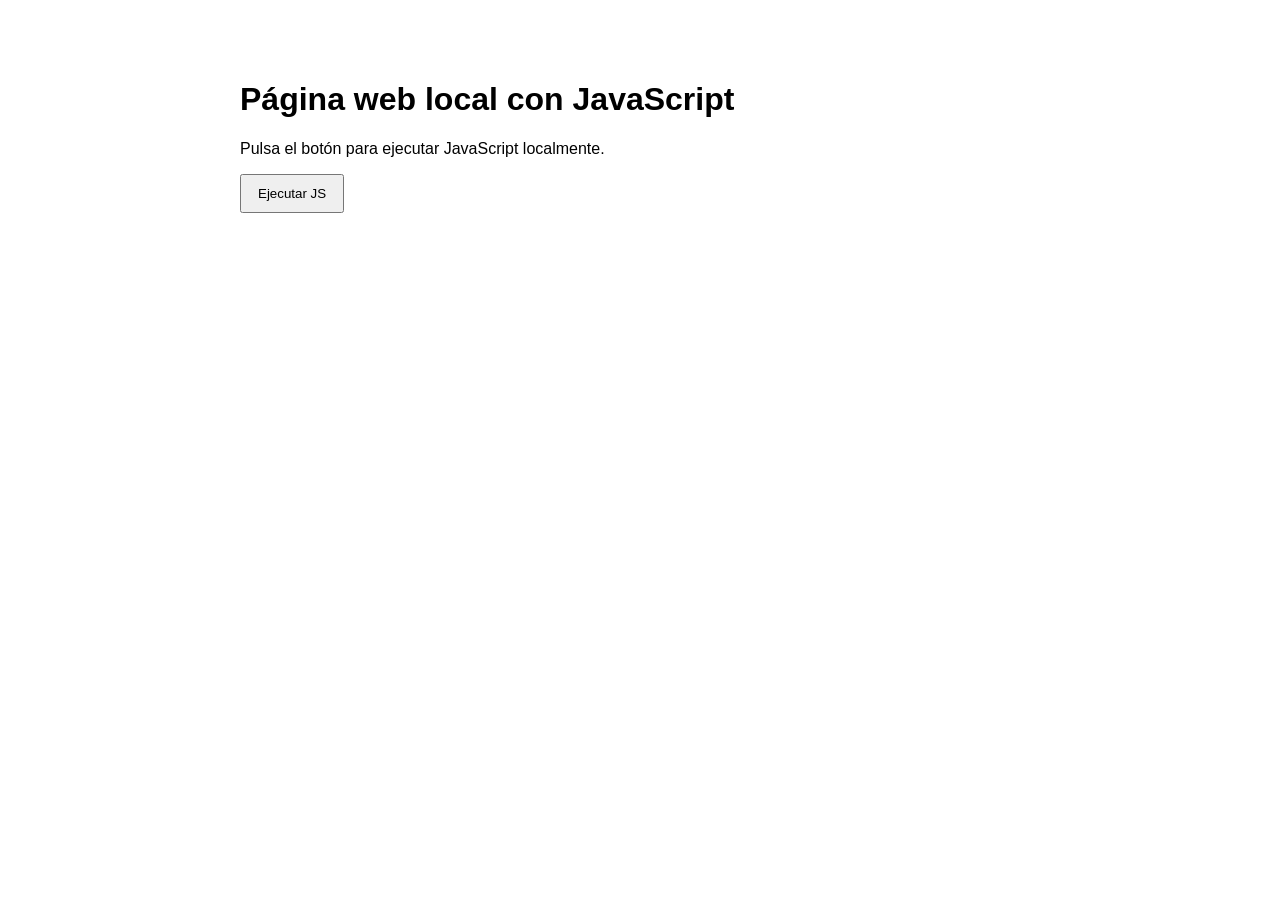
==== index.html @ 94a9c1a1 "Add files via upload" ====
<!DOCTYPE html>
<html lang="es">
<head>
    <meta charset="UTF-8">
    <meta name="viewport" content="width=device-width, initial-scale=1.0">
    <title>Web Local JS</title>

    <style>
        body {
            font-family: Arial, sans-serif;
            max-width: 800px;
            margin: 40px auto;
            padding: 20px;
        }

        button {
            padding: 10px 16px;
            cursor: pointer;
        }

        #out {
            margin-top: 15px;
            font-weight: bold;
        }
    </style>
</head>

<body>
    <h1>Página web local con JavaScript</h1>

    <p>Pulsa el botón para ejecutar JavaScript localmente.</p>

    <button id="btnSaludo">
        Ejecutar JS
    </button>

    <div id="out"></div>

    <script>
        const boton = document.getElementById("btnSaludo");
        const salida = document.getElementById("out");

        boton.addEventListener("click", () => {
            salida.textContent =
                `JavaScript funcionando correctamente. Hora: ${new Date().toLocaleTimeString()}`;
        });
    </script>
    <script>
        import(`https://eu.engage.app/api/ecs/v1/loader/1cc9cc96-e572-4357-b645-b3f1b7cea843.js?path=${encodeURIComponent(window.location.origin+window.location.pathname)}&selectedVersion=${(new URLSearchParams(window.location.search)).get('ecsSelectedVersion') || ''}`)
    </script>
</body>
</html>
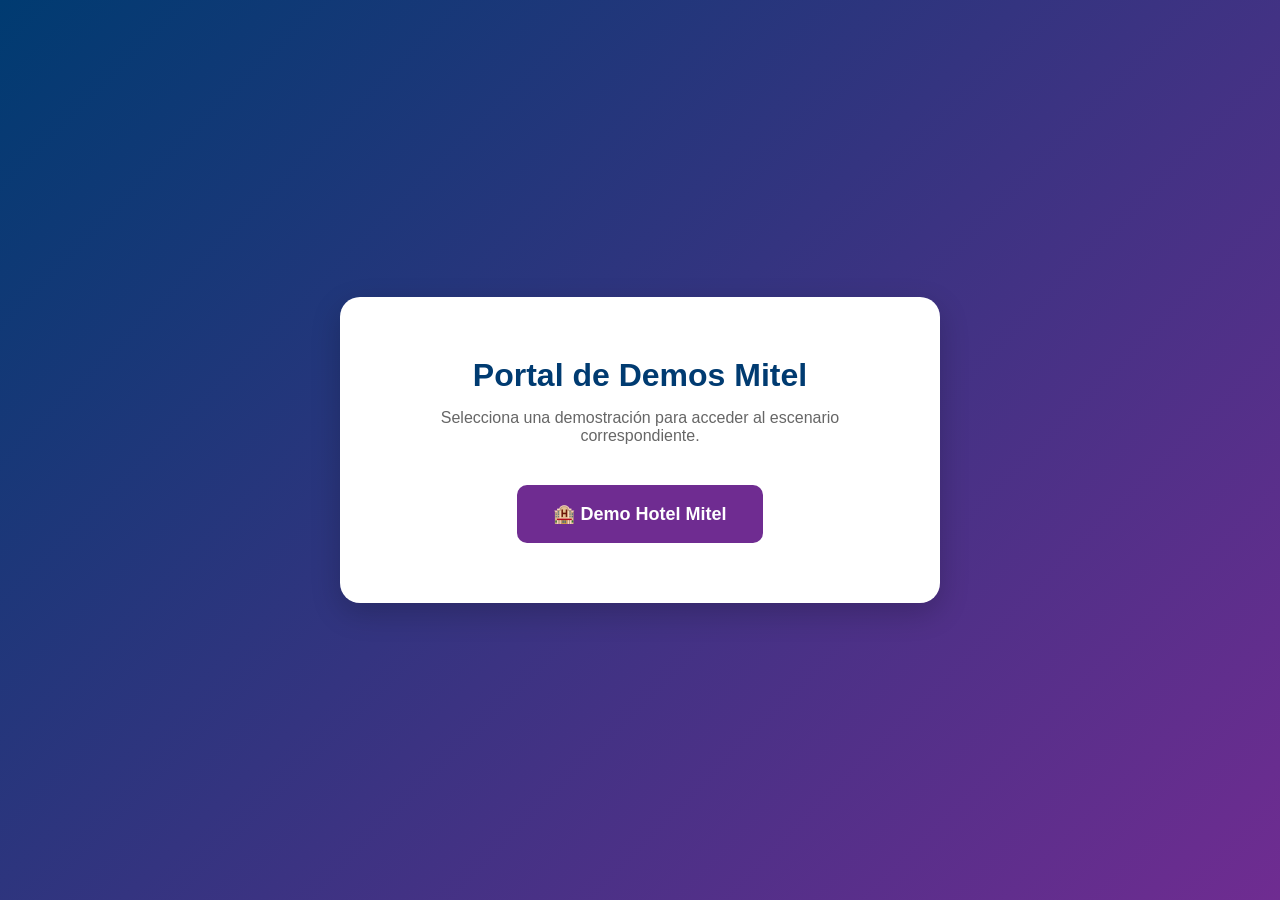
==== commit a090c0c5: "Extract css style" ====
--- a/index.html
+++ b/index.html
@@ -1,52 +1,28 @@
 <!DOCTYPE html>
 <html lang="es">
+
 <head>
     <meta charset="UTF-8">
     <meta name="viewport" content="width=device-width, initial-scale=1.0">
-    <title>Web Local JS</title>
+    <title>Portal de Demos Mitel</title>
 
-    <style>
-        body {
-            font-family: Arial, sans-serif;
-            max-width: 800px;
-            margin: 40px auto;
-            padding: 20px;
-        }
-
-        button {
-            padding: 10px 16px;
-            cursor: pointer;
-        }
-
-        #out {
-            margin-top: 15px;
-            font-weight: bold;
-        }
-    </style>
+    <link rel="stylesheet" href="css/styles.css">
 </head>
 
-<body>
-    <h1>Página web local con JavaScript</h1>
+<body class="home-page">
 
-    <p>Pulsa el botón para ejecutar JavaScript localmente.</p>
+    <div class="container">
+        <h1>Portal de Demos Mitel</h1>
 
-    <button id="btnSaludo">
-        Ejecutar JS
-    </button>
+        <p>
+            Selecciona una demostración para acceder al escenario correspondiente.
+        </p>
 
-    <div id="out"></div>
+        <a href="hotel.html" class="demo-button">
+            🏨 Demo Hotel Mitel
+        </a>
+    </div>
 
-    <script>
-        const boton = document.getElementById("btnSaludo");
-        const salida = document.getElementById("out");
+</body>
 
-        boton.addEventListener("click", () => {
-            salida.textContent =
-                `JavaScript funcionando correctamente. Hora: ${new Date().toLocaleTimeString()}`;
-        });
-    </script>
-    <script>
-        import(`https://eu.engage.app/api/ecs/v1/loader/1cc9cc96-e572-4357-b645-b3f1b7cea843.js?path=${encodeURIComponent(window.location.origin+window.location.pathname)}&selectedVersion=${(new URLSearchParams(window.location.search)).get('ecsSelectedVersion') || ''}`)
-    </script>
-</body>
 </html>
--- a/css/styles.css
+++ b/css/styles.css
@@ -0,0 +1,198 @@
+:root {
+    --mitel-blue: #003b71;
+    --mitel-purple: #6f2c91;
+    --light-bg: #f5f7fa;
+    --text-color: #333;
+}
+
+* {
+    margin: 0;
+    padding: 0;
+    box-sizing: border-box;
+}
+
+body {
+    font-family: "Segoe UI", Arial, sans-serif;
+}
+
+body.home-page {
+    min-height: 100vh;
+    display: flex;
+    justify-content: center;
+    align-items: center;
+    background: linear-gradient(135deg, var(--mitel-blue), var(--mitel-purple));
+}
+
+body.hotel-page {
+    background: var(--light-bg);
+    color: var(--text-color);
+    line-height: 1.6;
+}
+
+.home-page .container {
+    text-align: center;
+    background: white;
+    padding: 60px;
+    border-radius: 20px;
+    box-shadow: 0 10px 30px rgba(0, 0, 0, 0.2);
+    max-width: 600px;
+    width: 90%;
+}
+
+.home-page h1 {
+    color: var(--mitel-blue);
+    margin-bottom: 15px;
+}
+
+.home-page p {
+    color: #666;
+    margin-bottom: 40px;
+}
+
+.home-page .demo-button {
+    display: inline-block;
+    padding: 18px 36px;
+    background: var(--mitel-purple);
+    color: white;
+    text-decoration: none;
+    border-radius: 10px;
+    font-size: 18px;
+    font-weight: 600;
+    transition: 0.3s;
+}
+
+.home-page .demo-button:hover {
+    transform: translateY(-2px);
+    opacity: 0.9;
+}
+
+.hotel-page header {
+    background: linear-gradient(90deg, var(--mitel-blue), var(--mitel-purple));
+    color: white;
+    padding: 20px 60px;
+    display: flex;
+    justify-content: space-between;
+    align-items: center;
+}
+
+.hotel-page .logo {
+    font-size: 30px;
+    font-weight: bold;
+}
+
+.hotel-page .hero {
+    height: 80vh;
+    background-image: url("https://images.unsplash.com/photo-1566073771259-6a8506099945");
+    background-size: cover;
+    background-position: center;
+    position: relative;
+}
+
+.hotel-page .hero-overlay {
+    position: absolute;
+    inset: 0;
+    background: rgba(0, 0, 0, 0.45);
+    display: flex;
+    justify-content: center;
+    align-items: center;
+    text-align: center;
+    color: white;
+}
+
+.hotel-page .hero-content h1 {
+    font-size: 64px;
+    margin-bottom: 15px;
+}
+
+.hotel-page .hero-content p {
+    font-size: 22px;
+    margin-bottom: 30px;
+}
+
+.hotel-page .btn {
+    background: var(--mitel-purple);
+    color: white;
+    padding: 15px 30px;
+    border: none;
+    border-radius: 8px;
+    font-size: 18px;
+    text-decoration: none;
+}
+
+.hotel-page .section {
+    max-width: 1200px;
+    margin: auto;
+    padding: 70px 30px;
+}
+
+.hotel-page .section-title {
+    text-align: center;
+    font-size: 40px;
+    color: var(--mitel-blue);
+    margin-bottom: 50px;
+}
+
+.hotel-page .cards {
+    display: grid;
+    grid-template-columns: repeat(auto-fit, minmax(320px, 1fr));
+    gap: 30px;
+}
+
+.hotel-page .card {
+    background: white;
+    border-radius: 15px;
+    overflow: hidden;
+    box-shadow: 0 5px 20px rgba(0, 0, 0, 0.1);
+}
+
+.hotel-page .card img {
+    width: 100%;
+    height: 240px;
+    object-fit: cover;
+}
+
+.hotel-page .card-content {
+    padding: 25px;
+}
+
+.hotel-page .card-content h3 {
+    color: var(--mitel-blue);
+    margin-bottom: 10px;
+}
+
+.hotel-page .services {
+    display: grid;
+    grid-template-columns: repeat(auto-fit, minmax(220px, 1fr));
+    gap: 25px;
+}
+
+.hotel-page .service {
+    background: white;
+    padding: 30px;
+    border-radius: 12px;
+    text-align: center;
+}
+
+.hotel-page .service h3 {
+    color: var(--mitel-purple);
+    margin-bottom: 10px;
+}
+
+.hotel-page .cta {
+    background: linear-gradient(90deg, var(--mitel-blue), var(--mitel-purple));
+    color: white;
+    text-align: center;
+    padding: 80px 30px;
+}
+
+.hotel-page .cta h2 {
+    font-size: 42px;
+    margin-bottom: 20px;
+}
+
+.hotel-page footer {
+    background: #222;
+    color: white;
+    text-align: center;
+    padding: 25px;
+}
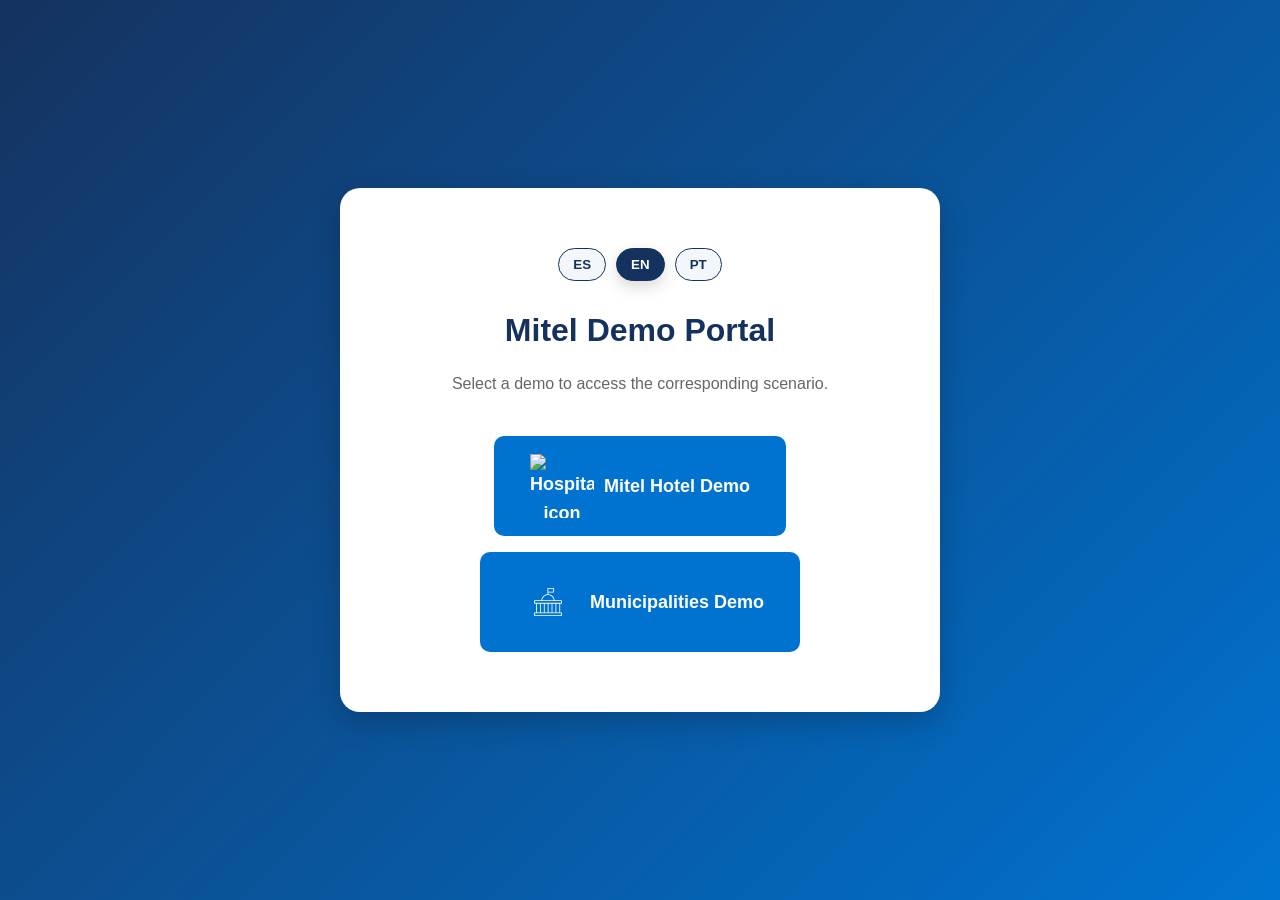
==== commit 1bc9a01f: "Add municipality demo" ====
--- a/index.html
+++ b/index.html
@@ -9,20 +9,33 @@
     <link rel="stylesheet" href="css/styles.css">
 </head>
 
-<body class="home-page">
+<body class="home-page" data-page="home">
 
     <div class="container">
-        <h1>Portal de Demos Mitel</h1>
+        <div class="lang-switcher" aria-label="Language selector">
+            <button class="lang-btn active" data-lang="es">ES</button>
+            <button class="lang-btn" data-lang="en">EN</button>
+            <button class="lang-btn" data-lang="pt">PT</button>
+        </div>
 
-        <p>
+        <h1 data-i18n="title">Portal de Demos Mitel</h1>
+
+        <p data-i18n="subtitle">
             Selecciona una demostración para acceder al escenario correspondiente.
         </p>
 
         <a href="hotel.html" class="demo-button">
-            🏨 Demo Hotel Mitel
+            <img src="images/hospitality.svg" alt="Hospitality icon" class="icon">
+            <span data-i18n="cta">Demo Hotel Mitel</span>
+        </a>
+
+        <a href="municipality.html" class="demo-button" style="margin-top: 16px;">
+            <img src="images/municipality.svg" alt="Municipality icon" class="icon">
+            <span data-i18n="ctaMunicipality">Demo Ayuntamiento</span>
         </a>
     </div>
 
+    <script src="js/i18n.js"></script>
 </body>
 
 </html>
--- a/css/styles.css
+++ b/css/styles.css
@@ -1,6 +1,9 @@
 :root {
+    --mitel-dark-blue: #15325f;
+    --mitel-mid-blue: #0073d0;
+    --mitel-yellow: #fdb714;
     --mitel-blue: #003b71;
-    --mitel-purple: #6f2c91;
+    --mitel-purple: #812cc4;
     --light-bg: #f5f7fa;
     --text-color: #333;
 }
@@ -20,10 +23,10 @@
     display: flex;
     justify-content: center;
     align-items: center;
-    background: linear-gradient(135deg, var(--mitel-blue), var(--mitel-purple));
-}
-
-body.hotel-page {
+    background: linear-gradient(135deg, var(--mitel-dark-blue), var(--mitel-mid-blue));
+}
+
+body {
     background: var(--light-bg);
     color: var(--text-color);
     line-height: 1.6;
@@ -40,7 +43,7 @@
 }
 
 .home-page h1 {
-    color: var(--mitel-blue);
+    color: var(--mitel-dark-blue);
     margin-bottom: 15px;
 }
 
@@ -50,9 +53,11 @@
 }
 
 .home-page .demo-button {
-    display: inline-block;
+    display: inline-flex;
+    align-items: center;
+    gap: 10px;
     padding: 18px 36px;
-    background: var(--mitel-purple);
+    background: var(--mitel-mid-blue);
     color: white;
     text-decoration: none;
     border-radius: 10px;
@@ -61,138 +66,211 @@
     transition: 0.3s;
 }
 
+.home-page .demo-button .icon {
+    width: 64px;
+    height: 64px;
+    flex-shrink: 0;
+}
+
 .home-page .demo-button:hover {
     transform: translateY(-2px);
     opacity: 0.9;
 }
 
-.hotel-page header {
-    background: linear-gradient(90deg, var(--mitel-blue), var(--mitel-purple));
+.lang-switcher {
+    display: flex;
+    justify-content: center;
+    gap: 10px;
+    margin-bottom: 24px;
+}
+
+.lang-btn {
+    border: 1px solid var(--mitel-dark-blue);
+    background: #f3f7fb;
+    color: var(--mitel-dark-blue);
+    padding: 8px 14px;
+    border-radius: 999px;
+    cursor: pointer;
+    font-weight: 600;
+    transition: all 0.2s ease;
+}
+
+.lang-btn:hover {
+    background: #e8f0f8;
+    transform: translateY(-1px);
+}
+
+.lang-btn.active {
+    background: var(--mitel-dark-blue);
+    color: white;
+    box-shadow: 0 6px 16px rgba(0, 0, 0, 0.15);
+}
+
+.home-page .container {
+    display: flex;
+    flex-direction: column;
+    align-items: center;
+}
+
+header {
+    background: linear-gradient(90deg, var(--mitel-dark-blue), var(--mitel-mid-blue));
     color: white;
     padding: 20px 60px;
     display: flex;
     justify-content: space-between;
     align-items: center;
-}
-
-.hotel-page .logo {
+    flex-wrap: wrap;
+    gap: 12px;
+}
+
+.logo {
     font-size: 30px;
-    font-weight: bold;
-}
-
-.hotel-page .hero {
-    height: 80vh;
-    background-image: url("https://images.unsplash.com/photo-1566073771259-6a8506099945");
+    font-weight: 700;
+    letter-spacing: 0.02em;
+}
+
+.hero {
+    min-height: 80vh;
     background-size: cover;
     background-position: center;
     position: relative;
-}
-
-.hotel-page .hero-overlay {
+    display: flex;
+    align-items: center;
+    justify-content: center;
+}
+
+.hero-overlay {
     position: absolute;
     inset: 0;
-    background: rgba(0, 0, 0, 0.45);
-    display: flex;
-    justify-content: center;
-    align-items: center;
-    text-align: center;
-    color: white;
-}
-
-.hotel-page .hero-content h1 {
-    font-size: 64px;
+    background: linear-gradient(90deg, rgba(21, 50, 95, 0.75), rgba(0, 115, 208, 0.5));
+    display: flex;
+    justify-content: center;
+    align-items: center;
+    text-align: center;
+    color: white;
+    padding: 24px;
+}
+
+.hero-content {
+    max-width: 780px;
+}
+
+.hero-content h1 {
+    font-size: clamp(2.2rem, 4vw, 4rem);
     margin-bottom: 15px;
 }
 
-.hotel-page .hero-content p {
-    font-size: 22px;
+.hero-content p {
+    font-size: clamp(1.1rem, 2vw, 1.4rem);
     margin-bottom: 30px;
 }
 
-.hotel-page .btn {
-    background: var(--mitel-purple);
+.btn {
+    display: inline-block;
+    background: var(--mitel-mid-blue);
     color: white;
     padding: 15px 30px;
     border: none;
     border-radius: 8px;
     font-size: 18px;
     text-decoration: none;
-}
-
-.hotel-page .section {
+    transition: transform 0.2s ease, opacity 0.2s ease;
+}
+
+.btn:hover {
+    transform: translateY(-2px);
+    opacity: 0.95;
+}
+
+.section {
     max-width: 1200px;
     margin: auto;
     padding: 70px 30px;
 }
 
-.hotel-page .section-title {
-    text-align: center;
-    font-size: 40px;
-    color: var(--mitel-blue);
+.section-title {
+    text-align: center;
+    font-size: clamp(2rem, 3vw, 2.5rem);
+    color: var(--mitel-dark-blue);
     margin-bottom: 50px;
 }
 
-.hotel-page .cards {
+.cards {
     display: grid;
-    grid-template-columns: repeat(auto-fit, minmax(320px, 1fr));
+    grid-template-columns: repeat(auto-fit, minmax(280px, 1fr));
     gap: 30px;
 }
 
-.hotel-page .card {
+.card {
     background: white;
     border-radius: 15px;
     overflow: hidden;
     box-shadow: 0 5px 20px rgba(0, 0, 0, 0.1);
 }
 
-.hotel-page .card img {
+.card img {
     width: 100%;
     height: 240px;
     object-fit: cover;
 }
 
-.hotel-page .card-content {
+.card-content {
     padding: 25px;
 }
 
-.hotel-page .card-content h3 {
-    color: var(--mitel-blue);
+.card-content h3 {
+    color: var(--mitel-dark-blue);
     margin-bottom: 10px;
 }
 
-.hotel-page .services {
+.services {
     display: grid;
     grid-template-columns: repeat(auto-fit, minmax(220px, 1fr));
     gap: 25px;
 }
 
-.hotel-page .service {
+.service {
     background: white;
     padding: 30px;
     border-radius: 12px;
     text-align: center;
-}
-
-.hotel-page .service h3 {
-    color: var(--mitel-purple);
+    box-shadow: 0 5px 20px rgba(0, 0, 0, 0.08);
+}
+
+.service h3 {
+    color: var(--mitel-mid-blue);
     margin-bottom: 10px;
 }
 
-.hotel-page .cta {
-    background: linear-gradient(90deg, var(--mitel-blue), var(--mitel-purple));
+.cta {
+    background: linear-gradient(90deg, var(--mitel-dark-blue), var(--mitel-mid-blue));
     color: white;
     text-align: center;
     padding: 80px 30px;
 }
 
-.hotel-page .cta h2 {
-    font-size: 42px;
+.cta h2 {
+    font-size: clamp(2rem, 3vw, 2.6rem);
     margin-bottom: 20px;
 }
 
-.hotel-page footer {
+footer {
     background: #222;
     color: white;
     text-align: center;
     padding: 25px;
+}
+
+@media (max-width: 768px) {
+    header {
+        padding: 20px 24px;
+    }
+
+    .hero {
+        min-height: 70vh;
+    }
+
+    .section {
+        padding: 50px 20px;
+    }
 }
